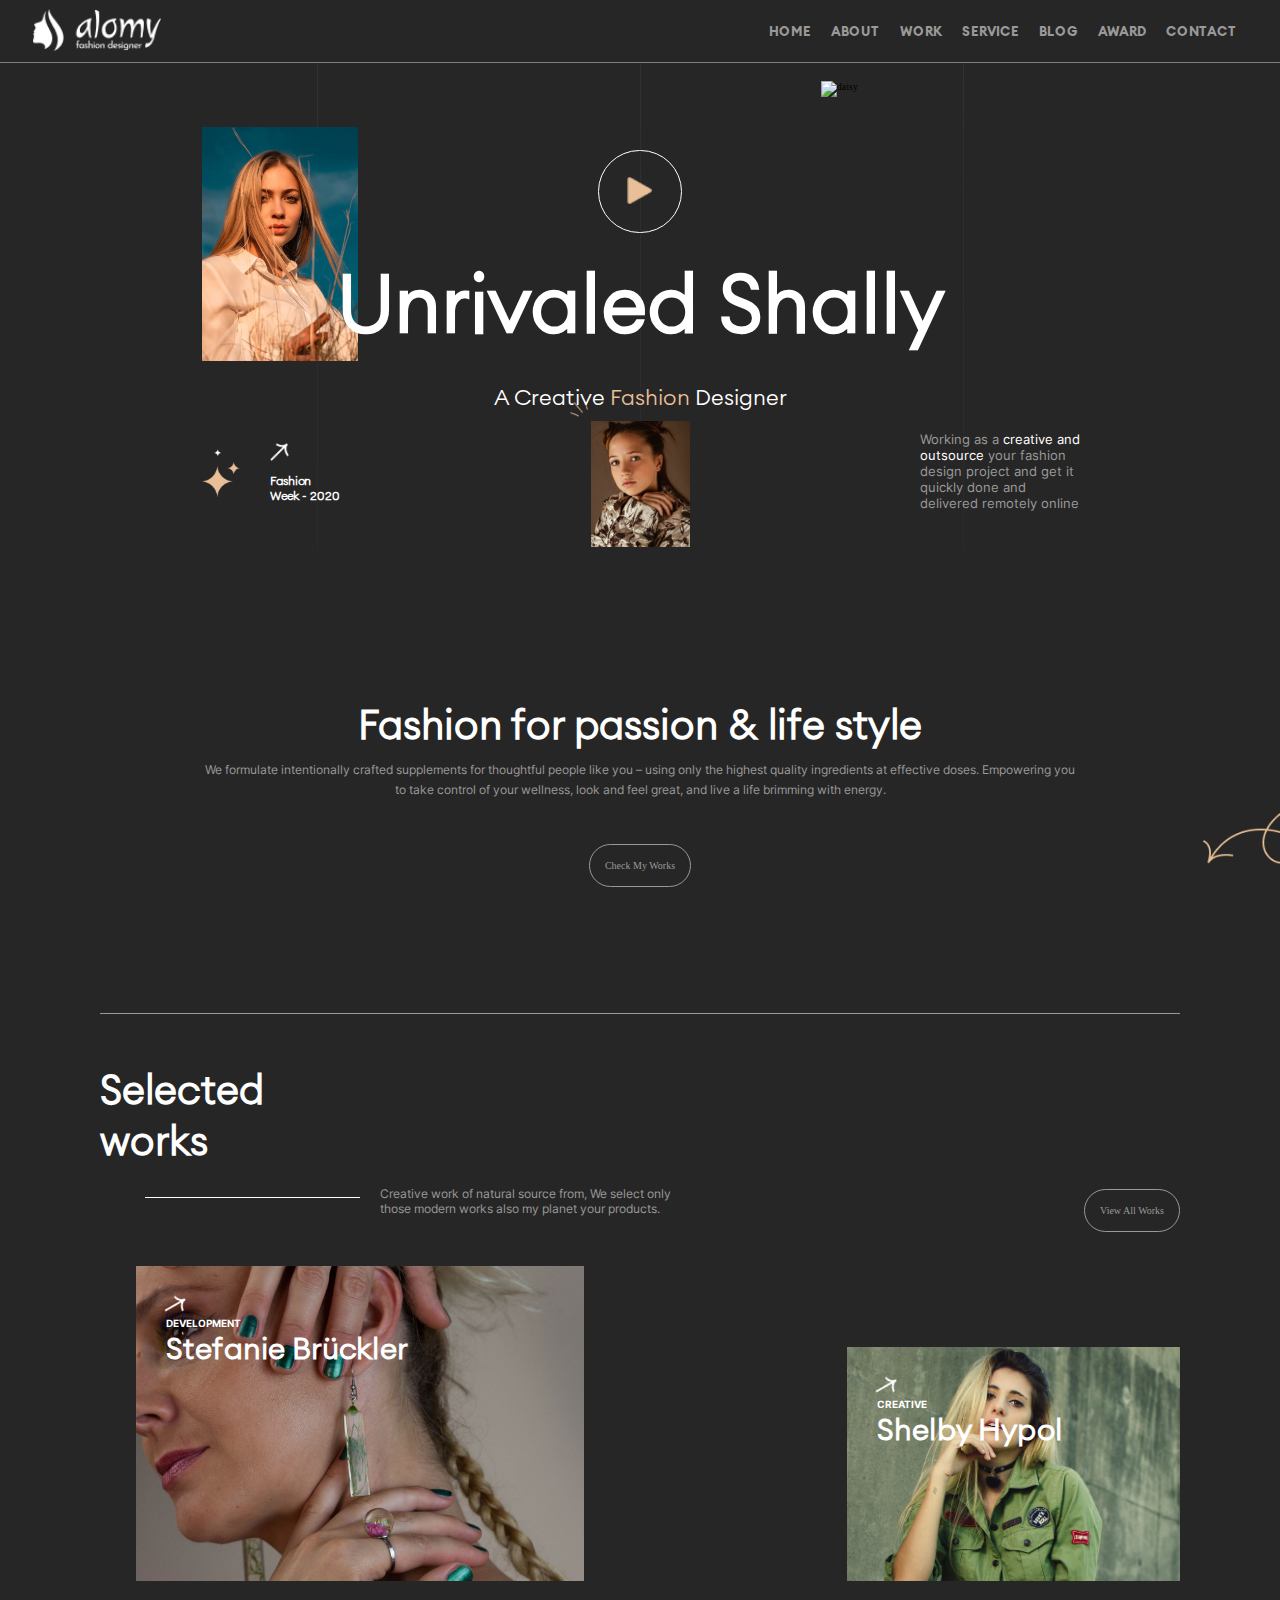
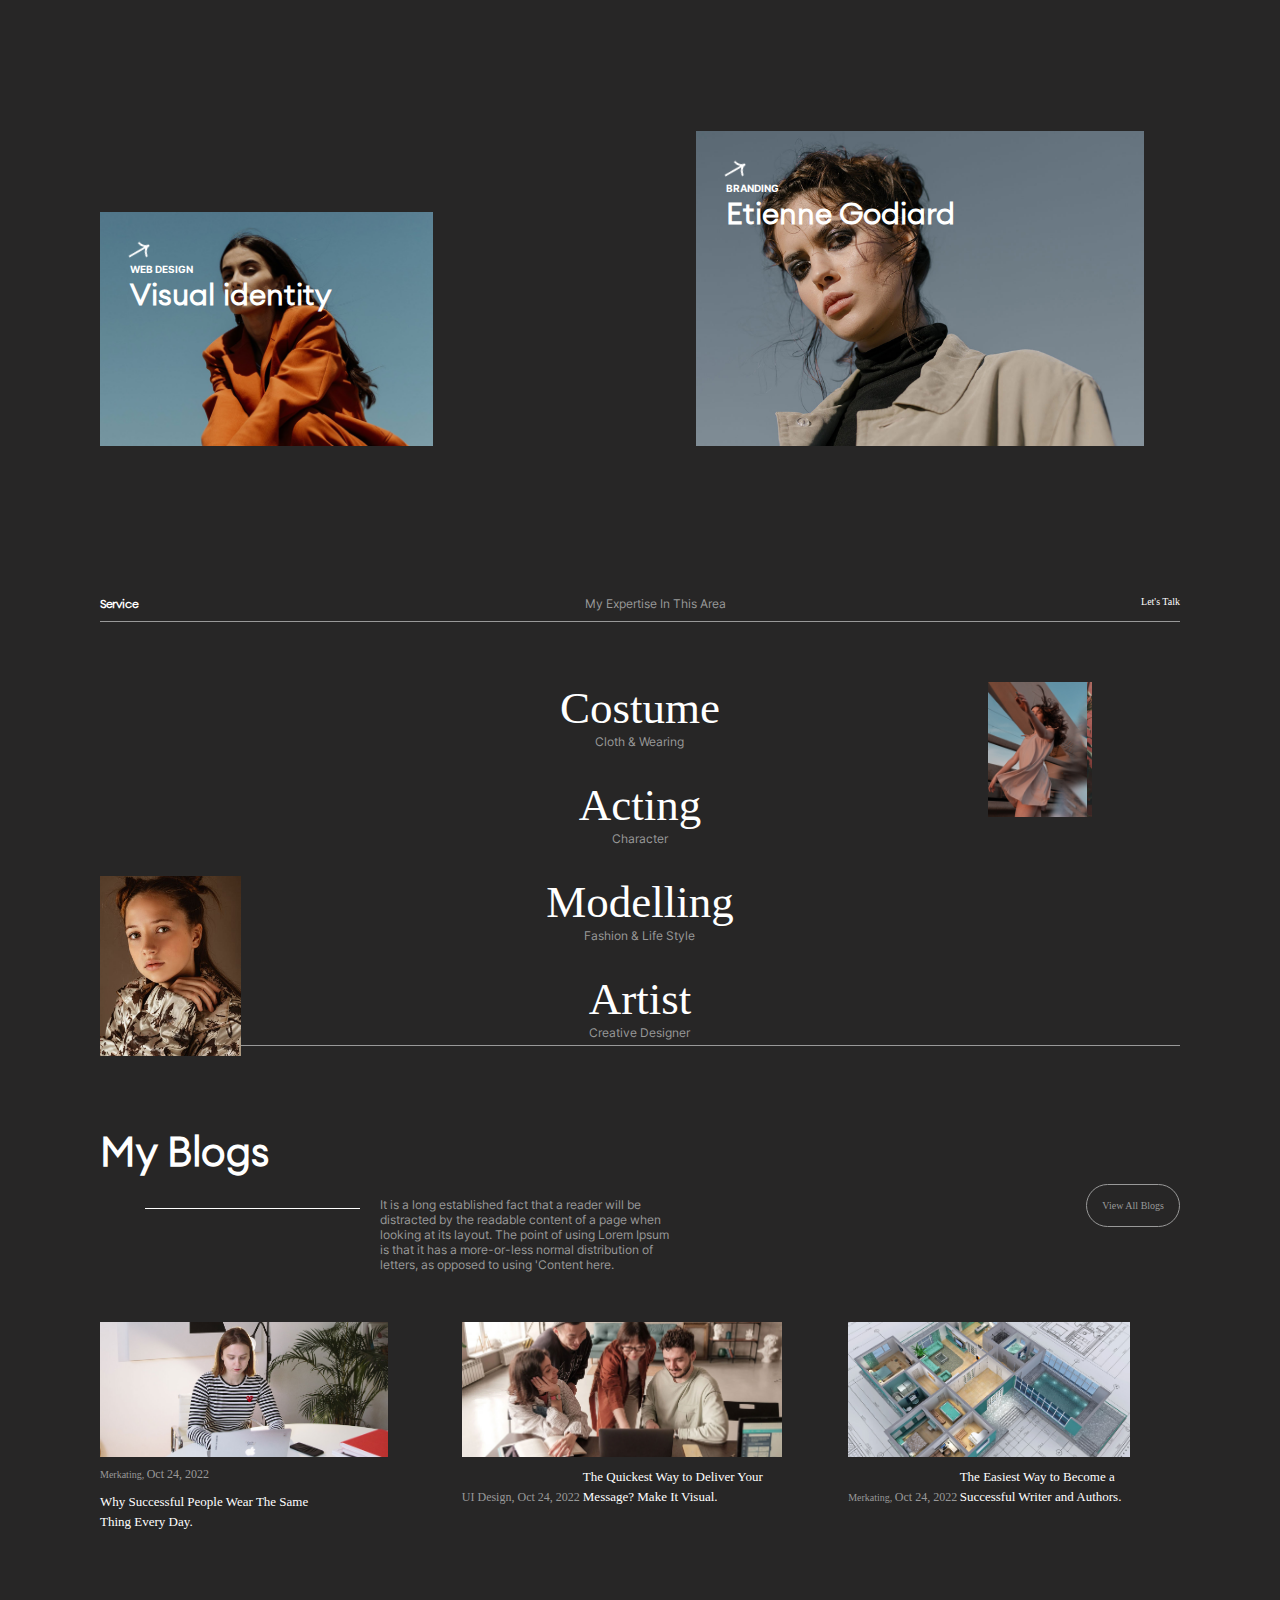
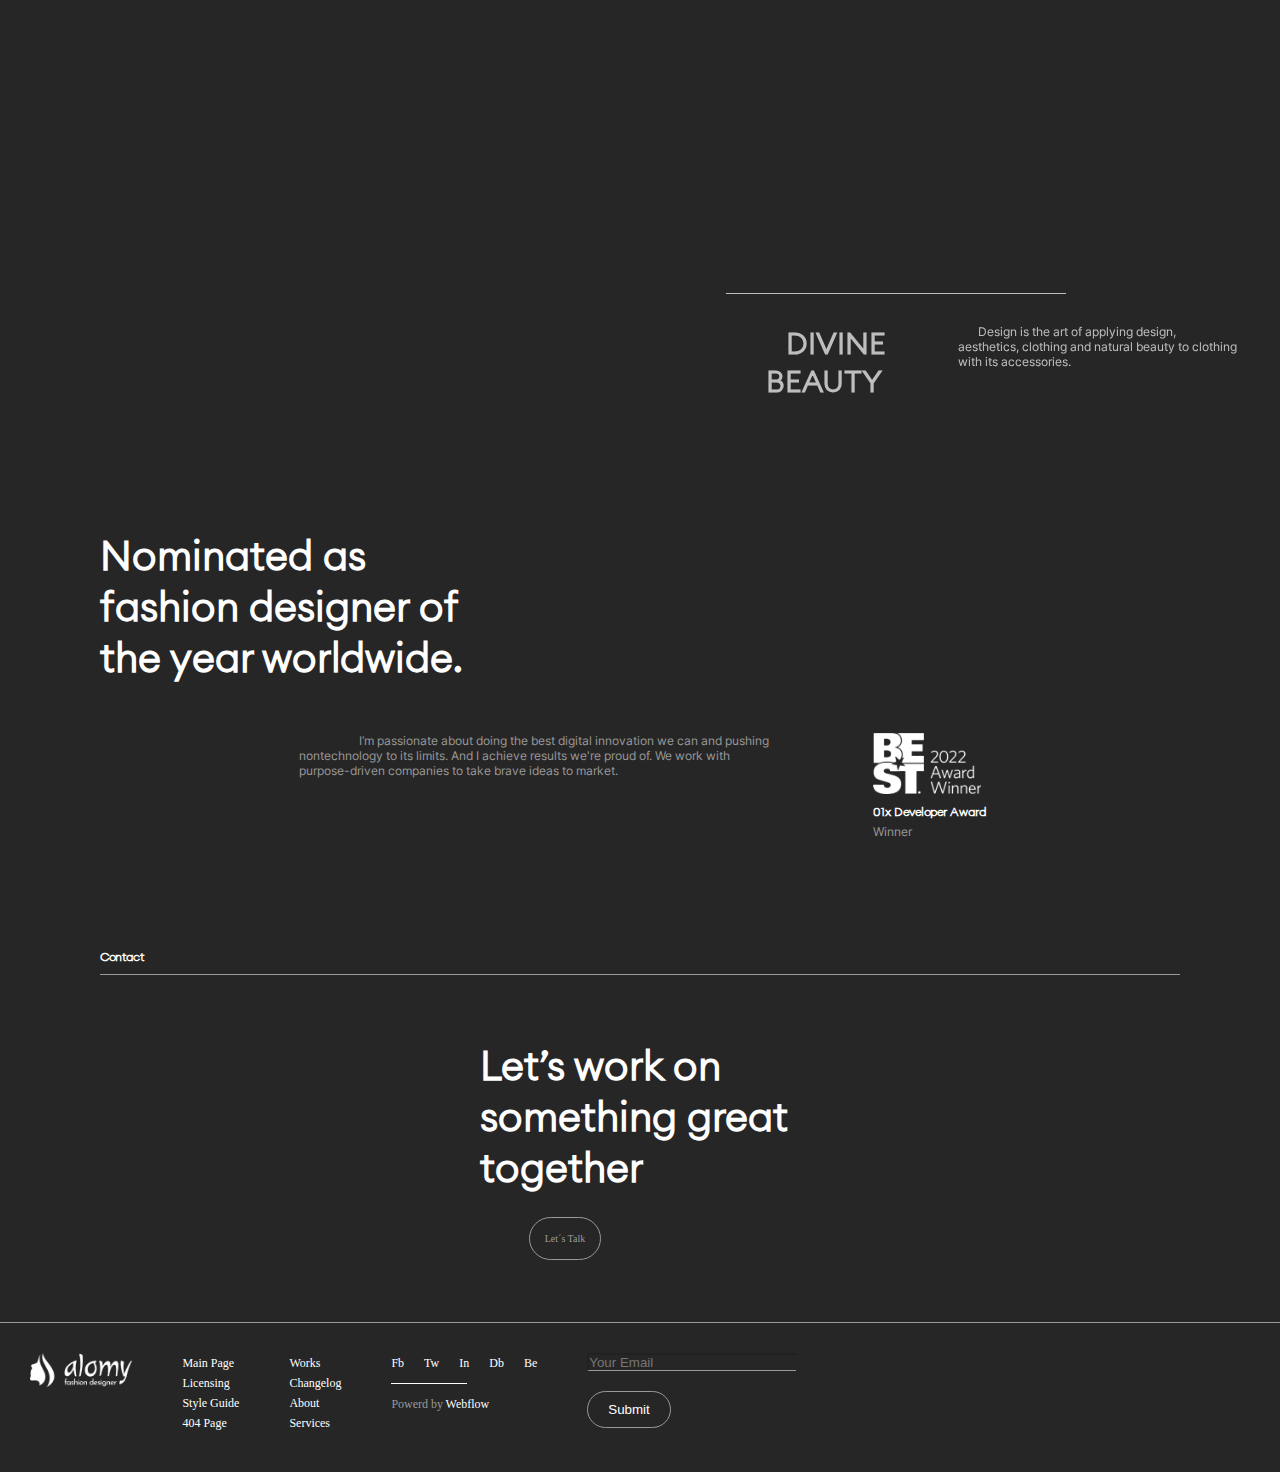
==== index.html @ 33ba8524 "unfinished" ====
<!DOCTYPE html>
<html lang="de">
<head>
    <meta charset="UTF-8">
    <meta http-equiv="X-UA-Compatible" content="IE=edge">
    <meta name="viewport" content="width=device-width, initial-scale=1.0">
    <title>Fashion for Passion</title>
    <link rel="stylesheet" href="./assets/css/style.css">
</head>
<body>   
    <header>
        
            <a href="#"><img src="./assets/img/6.png" alt="Logo"></a>
            <nav>
                <a href="#">HOME</a>
                <a href="#">ABOUT</a>
                <a href="#">WORK</a>
                <a href="#">SERVICE</a>
                <a href="#">BLOG</a>
                <a href="#">AWARD</a>
                <a href="#">CONTACT</a>
            </nav>
        
    </header>
    <main class="page-wrapper">
        <section class="video-section">
            <article class="hero-block">
                <div class="video">
                    <a href="https://www.youtube.com/watch?v=junJU-qj92k"><img src="./assets/img/Polygon 1.png" alt=""></a>
                </div>
                    <h1>Unrivaled Shally</h1>
                    <h5>A Creative <span>Fashion</span> Designer</h5>
            </article>
            <article class="hero-content-block">
                <div class="hero-wrapper">
                    <section class="hero-left">
                        <img class="left-girl" src="./assets/img/22.jpeg" alt="girl1">
                        <div class="text-left">
                            <img class="star" src="./assets/img/10.png" alt="star">
                            <div>
                                <img class="arrow" src="./assets/img/18.png" alt="arrow">
                                <h6>Fashion Week - 2020</h6>
                            </div>
                        </div>
                    </section>
                    <section class="hero-middle">
                        <img src="./assets/img/11.png" alt="img">
                        <img src="./assets/img/17.jpeg" alt="girl2">
                    </section>
                    <section class="hero-right">
                        <img src="./assets/gifs/daisy.gif" alt="daisy">
                        <p>Working as a <span> creative and outsource </span> your fashion design project and get it quickly done and delivered remotely online</p>
                    </section>
                </div>
            </article>
            <img class="side-shape" src="./assets/img/14.png" alt="arrow">              
        </section>
        <section class="about-content">
            <h2>Fashion for passion & life style</h2>
            <p>We formulate intentionally crafted supplements for thoughtful people like you – using only the highest quality ingredients at effective doses. Empowering you to take control of your wellness, look and feel great, and live a life brimming with energy.</p>
            <a class="btn" href="#">Check My Works</a>
        </section>
        <section class="portfolio-content">
            <h2>Selected works</h2>
            <article class="selected">      
                    <div class="line"></div>
                    <article>
                        <p>Creative work of natural source from, We select only those modern works also my planet your products.</p>
                    </article>
                    <div>
                    <a class="btn" href="#">View All Works</a>
                    </div>
            </article>
            <article class="portfolios">
                <section class="portfolio-wrapper">
                    <div class="stefanie">
                        <div class="portfolio-text">
                            <img src="./assets/img/18.png" alt="arrow1">
                            <h3>DEVELOPMENT</h3>
                            <h4>Stefanie Brückler</h4>
                        </div>
                    </div>
                    <div class="shelby">
                        <div class="portfolio-text">
                            <img src="./assets/img/18.png" alt="arrow1">
                            <h3>CREATIVE</h3>
                            <h4>Shelby Hypol</h4>
                        </div>
                    </div>
                </section>
                <section class="portfolio-wrapper">
                    <div class="visual">
                        <div class="portfolio-text">
                            <img src="./assets/img/18.png" alt="arrow1">
                            <h3>WEB DESIGN</h3>
                            <h4>Visual identity</h4>
                        </div>
                    </div>
                    <div class="etienne">
                        <div class="portfolio-text">
                            <img src="./assets/img/18.png" alt="arrow1">
                            <h3>BRANDING</h3>
                            <h4>Etienne Godiard</h4>
                        </div>
                    </div>
                </section>
            </article>
        </section>
        <section class="service-box">
            <div class="service-header">
                <h6>Service</h6>
                <p>My Expertise In This Area</p>
                <a href="#">Let's Talk</a>
            </div>
            <article class="service-area">
                <section class="left-img-box">
                    <img src="./assets/img/21.jpeg" alt="woman21">
                    <img src="./assets/img/15.jpeg" alt="woman15">
                    <img src="./assets/img/20.jpeg" alt="woman20">
                    <img src="./assets/img/17.jpeg" alt="woman17">
                </section>
                <section class="service-nav">
                    <div class="nav">
                        <a href="#">Costume</a>
                        <p>Cloth & Wearing</p>
                    </div>
                    <div class="nav">
                        <a href="#">Acting</a>
                        <p>Character</p>
                    </div>
                    <div class="nav">
                        <a href="#">Modelling</a>
                        <p>Fashion & Life Style</p>
                    </div>
                    <div class="nav">
                        <a href="#">Artist</a>
                        <p>Creative Designer</p>
                    </div>
                </section>
                <section class="right-img-box">
                    <img src="./assets/img/20.jpeg" alt="woman20">
                    <img src="./assets/img/22.jpeg" alt="woman22">
                    <img src="./assets/img/13.jpeg" alt="woman13">
                    <img src="./assets/img/16.jpeg" alt="woman16">
                </section>
            </article>
        </section>
        <section class="blog-section">
            <h2>My Blogs</h2>
            <article class="blog-header">
                <div class="line"></div>
                <article>
                    <p>It is a long established fact that a reader will be distracted by the readable content of a page when looking at its layout. The point of using Lorem Ipsum is that it has a more-or-less normal distribution of letters, as opposed to using 'Content here.</p>
                </article>
                <div>
                    <a class="btn" href="#">View All Blogs</a>
                </div>
            </article>
            <article class="blog-content">
                <div>
                    <div class="blog-img1"></div>
                    <a href="#">Merkating,</a>
                    <div>Oct 24, 2022</div>
                    <a href="#">Why Successful People Wear The Same Thing Every Day.</a>
                </div>
                <div>
                    <div class="blog-img2"></div>
                    <a href="#">UI Design,</a>
                    <div>Oct 24, 2022</div>
                    <a href="#">The Quickest Way to Deliver Your Message? Make It Visual.</a>
                </div>
                <div>
                    <div class="blog-img3"></div>
                    <a href="#">Merkating,</a>
                    <div>Oct 24, 2022</div>
                    <a href="#">The Easiest Way to Become a Successful Writer and Authors.</a>
                </div>
            </article>
        </section>
        <section class="beauty-gif">
            <article>
                <div></div>
                <section>
                    <h4>DIVINE BEAUTY</h4>
                    <p>Design is the art of applying design, aesthetics, clothing and natural beauty to clothing with its accessories.</p>
                </section>
            </article>
        </section>
        <section class="nominated">
            <h2>Nominated as fashion designer of the year worldwide.</h2>
            <article>
                <div class="indent">
                    <p>I’m passionate about doing the best digital innovation we can and pushing nontechnology to its limits. And I achieve results we're proud of. We work with purpose-driven companies to take brave ideas to market.</p>
                </div>
                <div class="award-logo">
                    <img src="./assets/img/12.png" alt="logo">
                    <h6>01x Developer Award</h6>
                    <p>Winner</p>
                </div>
            </article>
            <article>
                <h6>Contact</h6>
            </article>
        </section>
        <section class="together">
            <article>
                <h2>Let’s work on something great together</h2>
            </article>
            <article>
                <a class="btn" href="#">Let´s Talk</a>
            </article>
        </section>
    </main>
    <footer>
        <a href="#"><img src="./assets/img/6.png" alt="logo"></a>
        <div class="link-box">
            <a href="#">Main Page</a>
            <a href="#">Licensing</a>
            <a href="#">Style Guide</a>
            <a href="#">404 Page</a>
        </div>
        <div class="link-box">
            <a href="#">Works</a>
            <a href="#">Changelog</a>
            <a href="#">About</a>
            <a href="#">Services</a>
        </div>
        <div class="link-box">
            <div class="social-media" >
            <a href="#">Fb</a>
            <a href="#">Tw</a>
            <a href="#">In</a>
            <a href="#">Db</a>
            <a href="#">Be</a>
            </div>
            <div class="devided-line"></div>
           <div class="webflow">
            <div>Powerd by</div>
            <a href="#">Webflow</a>
           </div>
        </div>
        <form>
            <input required placeholder="Your Email" type="email">
            <input type="submit" value="Submit">
        </form>
    </footer>
</body>
</html>
---- assets/css/style.css ----
/* ---------------Fonts ---------------*/
@font-face {
    font-family: inter;
    src: url(../fonts/Inter-VariableFont_slnt\,wght.ttf);
}
@font-face {
    font-family: euclid-bold;
    src: url(../fonts/Euclid\ Circular\ A\ Bold.ttf);
}

@font-face {
    font-family: euclid-light;
    src: url(../fonts/Euclid\ Circular\ A\ Light.ttf);
}

@font-face {
    font-family: euclid-medium;
    src: url(../fonts/Euclid\ Circular\ A\ Medium.ttf);
}

/* ---------------General Settings ---------------*/

*{
    box-sizing: border-box;
    margin: 0%;
    padding: 0%;
}

html{
    font-size: 62.5%;
    background-color: var(--background-color);
}

:root{
    --main-color: #999999;
    --second-color: #ffffff;
    --background-color: #272626;
    --hover-color: #e8bf96;
    --space-out: 0 10rem;
}

/* ---------------General Style ---------------*/

img{
    max-width: 100%;
}

main{
    margin: var(--space-out);
}

h1,h2,h3,h4,h5,h6{
    color: var(--second-color);
    font-family: "euclid-light",Arial, Helvetica, sans-serif;
}
h1{
    font-size: 8rem;
    line-height: 8rem;
}

h2{
    font-size: 4rem;
}

h3{
    font-size: 1rem;
    font-family: "inter",Arial, Helvetica, sans-serif;
}

h4{
    font-size: 3rem;
}

h5{
    font-size: 2.2rem;
    font-weight: 300;
    padding: 0 18rem;
}

h6{
    font-size: 1.2rem;
    width: 7rem;
}

p{
    font-family: "inter",Arial, Helvetica, sans-serif;
    color: var(--main-color);
    font-size: 1.2rem;
}

a{
    text-decoration: none;
    color: var(--main-color);
}

.btn{
    border: 1px solid var(--main-color);
    border-radius: 3rem;
    padding: 1.5rem 1.5rem;
}

/* ---------------Header Section---------------*/

header{
    height: 7vh;
    display: flex;
    justify-content: space-between;
    align-items: center;
    padding: 0 2.6vw 0 2.6vw;
    border-bottom: 0.1em solid gray;
    position: fixed;
    position: fixed;
    left: 0%;
    top: 0%;
    right: 0%;
    z-index: 100;
    background-color: var(--background-color);
}

header img{
    width: 10vw;
}

nav{
    display: flex;
    gap: 2rem;
    font-family: "euclid-bold",Arial, Helvetica, sans-serif;
    font-size: 1.3rem;
    padding: 0 1rem 0 0;
}

/* ---------------Video Section--------------- */

.video-section{
    background: url(../img/19.png) no-repeat;
    background-position: 50% 0;
    margin-bottom: 15rem;
}

.hero-block{
    text-align: center;
    position: relative;
    z-index: 99;
    top: 15rem;
}

.hero-block h1{
    margin: -2rem 8rem;
}

.hero-block h5{
    margin: 0rem 6rem;
    position: relative;
    top: 6rem;
}

span{
    color: var(--hover-color);
}

.video{
    margin-bottom: 5rem;
    border: 1px solid var(--second-color);
    display: inline-block;
    padding: 2.5rem 2.8rem;
    border-radius: 15rem;
}

.video img{
    width: 2vw;
}

/* ---------------Hero Content Section--------------- */

.hero-wrapper{
    display: grid;
    grid-template-columns: 1fr 1fr 1fr;
    
    margin: -12rem 0 0 0;
    height: 52vh;
}

/* Left Side */

.hero-left{
    place-self: center;
    justify-self: center;
}

.left-girl{
    height: 26vh;
    margin-bottom: 8rem;
}

.text-left{
    display: flex;
    align-items: center;
    gap: 3rem;
}

.star{
    width: 3vw;
}

.arrow{
    width: 1.5vw;
    margin-bottom: 1rem;
}

/* Middle  */

.hero-middle{
    justify-self: center;
    align-self: flex-end;
}


.hero-middle img:nth-of-type(1){
    width: 2vh;
    display: block;
    margin: 0 0 4px -21px;
}
.hero-middle img:nth-of-type(2){
    width: 11vh;
}

/* Right Side */

.hero-right img{
    object-fit: cover;
    width: 28vw;
    height: 26vh;
}

.hero-right{
    display: grid;
    justify-content: center;
}

.hero-right p{
    justify-self: center;
    align-self: center;
    width: 16rem;
    font-size: 1.3rem;
}

.hero-right span{
    color: var(--second-color);
}

.side-shape{
    width: 6vw;
    position: absolute;
    right: 0%;
    top: 80rem;
}

/* ---------------About-Section--------------- */

.about-content{
    height: 35vh;
    text-align: center;
    border-bottom: 1px solid var(--main-color);
    margin-bottom: 5rem;
}
.about-content h2{
    margin: 1rem 13rem;
    text-align: center;
}

.about-content p{
    margin: 0 10rem;
    margin-bottom: 6rem;
    line-height: 2rem;
    text-align: center;
}

/* ---------------Portfolio section---------------*/

.portfolio-content h2{
    width: 5rem;
    padding-bottom: 2rem;
}

.selected{
    margin-bottom: 5rem;
    display: grid;
    gap: 2rem;
    grid-template-columns: 1fr 2fr 1fr;
    align-items: baseline;
}

.selected div:nth-of-type(2){
    align-self: end;
    justify-self: end;
}

.selected article{
    width: 30rem;
}

.line{
    background-color: var(--second-color);
    height: 1px;
    margin-left: 4.5rem;
}

.portfolio-wrapper{
    display: grid;
    grid-template-columns: 1fr 1fr;
    gap: 4rem;
    margin-bottom: 15rem;
}

.stefanie{
    background: url(../img/1.jpeg) no-repeat center;
    background-size: cover;
    width: 35vw;
    height: 35vh;
    place-self: center;
}

.portfolio-text{
    padding: 3rem;
    overflow: hidden;
}

.portfolio-text img{
    width: 1.5vw;
    transform: rotate(15deg);
}

.shelby{
    background: url(../img/2.jpeg) no-repeat center;
    background-size: cover;
    width: 26vw;
    height: 26vh;
    align-self: flex-end;
    justify-self: end;
}

.visual{
    background: url(../img/4.jpeg) no-repeat center;
    background-size: cover;
    width: 26vw;
    height: 26vh;
    align-self: flex-end;
    justify-self: flex-start;
}

.portfolio-text{
    padding: 3rem;
    overflow: hidden;
}

.portfolio-text img{
    width: 1.5vw;
    transform: rotate(15deg);
}

.etienne{
    background: url(../img/5.jpeg) no-repeat center;
    background-size: cover;
    width: 35vw;
    height: 35vh;
    place-self: center;
}

/* ---------------Service Box ---------------*/

.service-box{
    height: 50vh;
    margin-bottom: 8rem;
    border-bottom: 1px solid var(--main-color);
}

.service-header{
    display: flex;
    justify-content: space-between;
    border-bottom: 1px solid var(--main-color);
    padding-bottom: 1rem;
    margin-bottom: 6rem;
}

.service-header a{
    color: var(--second-color);
}

.service-area{
    display: grid;
    grid-template-columns: 1fr 1fr 1fr;
    height: 30vh;
    gap: 4rem;
}

/* Left-Section */

.left-img-box{
    align-self: center;
    position: relative;
    
}

.left-img-box img{
    position: absolute;
    height: 20vh;
}

/*Nav-Section */

.service-nav{
    justify-self: center;
    align-self: center;
    text-align: center;
}

.nav a{
    font-size: 4.5rem;
    color: var(--second-color);
}

.nav p{
    margin-bottom: 3rem;
}

/*Right Section */

.right-img-box{
    justify-self: end;
    position: relative;
    width: 15vw;
}

.right-img-box img{
    position: absolute; 
    height: 15vh;
} 

/* ---------------Blog Section ---------------*/

.blog-section{
    margin-bottom: 10rem;
}

.blog-section h2{
    padding-bottom: 2rem;
}

.blog-header{
    margin-bottom: 5rem;
    display: grid;
    gap: 2rem;
    grid-template-columns: 1fr 2fr 1fr;
    align-items: baseline;
}

.blog-header article{
    width: 30rem;
}

.blog-header div:nth-of-type(2){
    align-self: baseline;
    justify-self: end;
}

/* Blog Content */

.blog-content{
    display: grid;
    grid-template-columns: 1fr 33% 1fr;
    gap: 3rem;
}

.blog-img1{
    background: url(../img/7.jpeg) no-repeat center;
    max-width: 90% ;
}

.blog-img2{
    background: url(../img/8.jpeg) no-repeat center;
    max-width: 90% ;
    
}

.blog-img3{
    background: url(../img/9.jpeg) no-repeat center;
    max-width: 85% ;
}

.blog-content div:nth-child(1){
    background-size: cover;
    height: 15vh;
    width: 25vw;
    margin-bottom: 1rem;
}

.blog-content a:nth-of-type(1){
    display: inline-block;
    margin-bottom: 1rem;
}

.blog-content div:nth-of-type(2){
    display: inline-block;
    margin-bottom: 1rem;
    color: var(--main-color);
    font-size: 1.2rem;
}

.blog-content a:nth-of-type(2){
    display: inline-block;
    color: var(--second-color);
    font-size: 1.3rem;
    width: 21rem;
    line-height: 2rem;
}

/* ------------Beauty Section----------- */

.beauty-gif{
    background: url(../gifs/sparkler.gif) no-repeat center;
    background-size: cover;
    filter: opacity(70%);
    height: 45vh;
    margin: 0 -10rem;
    display: flex;
    justify-content: end;
    align-items: end;
    margin-bottom: 10rem;
}

.beauty-gif section{
    display: flex;
    padding: 3rem 4rem;
}

.beauty-gif div{
    height: 1px;
    width: 34rem;
    background-color: var(--second-color);
    z-index: 100;
}

.beauty-gif article p{
    width: 22vw;
    color: var(--second-color);
    text-indent: 2rem;
    
}

.beauty-gif article h4{
    width: 15vw;
    text-indent: 2rem;
}

/* --------Nominated Section--------- */

.nominated{
    height: 48vh;
}

.nominated article:nth-of-type(1){
    display: flex;
    justify-content: center;
    gap: 10rem;
    margin-bottom: 10rem;
}

.indent{
    width: 37vw;
    text-indent: 6rem;
}

.nominated h2{
    width: 45vh;
    margin-bottom: 5rem;
}

.award-logo{
    display: flex;
    flex-direction: column;
    width: 10%;
}

.award-logo h6{
    width: 12rem;
    margin-bottom: 0.5rem;
}

.award-logo img{
    margin-bottom: 1rem;
}

.nominated article:nth-of-type(2){
    margin-bottom: 3rem;
    border-bottom: 1px solid var(--main-color);
    text-align: left;
    padding: 1rem 0;
}

/*------------- Together Section---------- */

.together{
    display: flex;
    flex-direction: column;
    justify-content: center;
    align-items: center;
    height: 40vh;
}

.together article:nth-of-type(1){
    width: 32rem;
    margin-bottom: 4rem;
}

.together article:nth-of-type(2){
    margin-left: -15rem;
}

/*---------- Footer Section-------- */

footer{
    /* display: grid;
    grid-template-columns: 1fr 1fr 1fr 1fr 1fr;
    align-content: center;
    place-items: baselines; */
    display: flex;
    gap: 5rem;
    height: 15rem;
    border-top: 1px solid var(--main-color);
    padding: 3rem;
}

footer img{
    width: 8vw;
}

footer a{
    color: var(--second-color);
    font-size: 1.2rem;
}

.link-box{
    display: flex;
    flex-direction: column;
    line-height: 2rem;
}

.social-media{
    display: flex;
    gap: 2rem;
    margin-bottom: 1rem;
}

.devided-line{
    height: 1px;
    background-color: var(--second-color);
    margin: 0 7rem 1rem 0;
}

.webflow div{
    display: inline;
    color: var(--main-color);
    font-size: 1.2rem;
}

form{
    display: flex;
    flex-direction: column;
    align-items: flex-start;
}

form input:nth-of-type(1){
    background-color: var(--background-color);
    color: var(--main-color);
    margin-bottom: 2rem;
    padding: 0 3rem 0 0;
    border-right: none;
    border-bottom: 1px solid var(--main-color);
}

form input:nth-of-type(2){
    background-color: var(--background-color);
    color: var(--second-color);
    padding: 1rem 2rem;
    border: 1px solid var(--main-color);
    border-radius: 3rem;
}
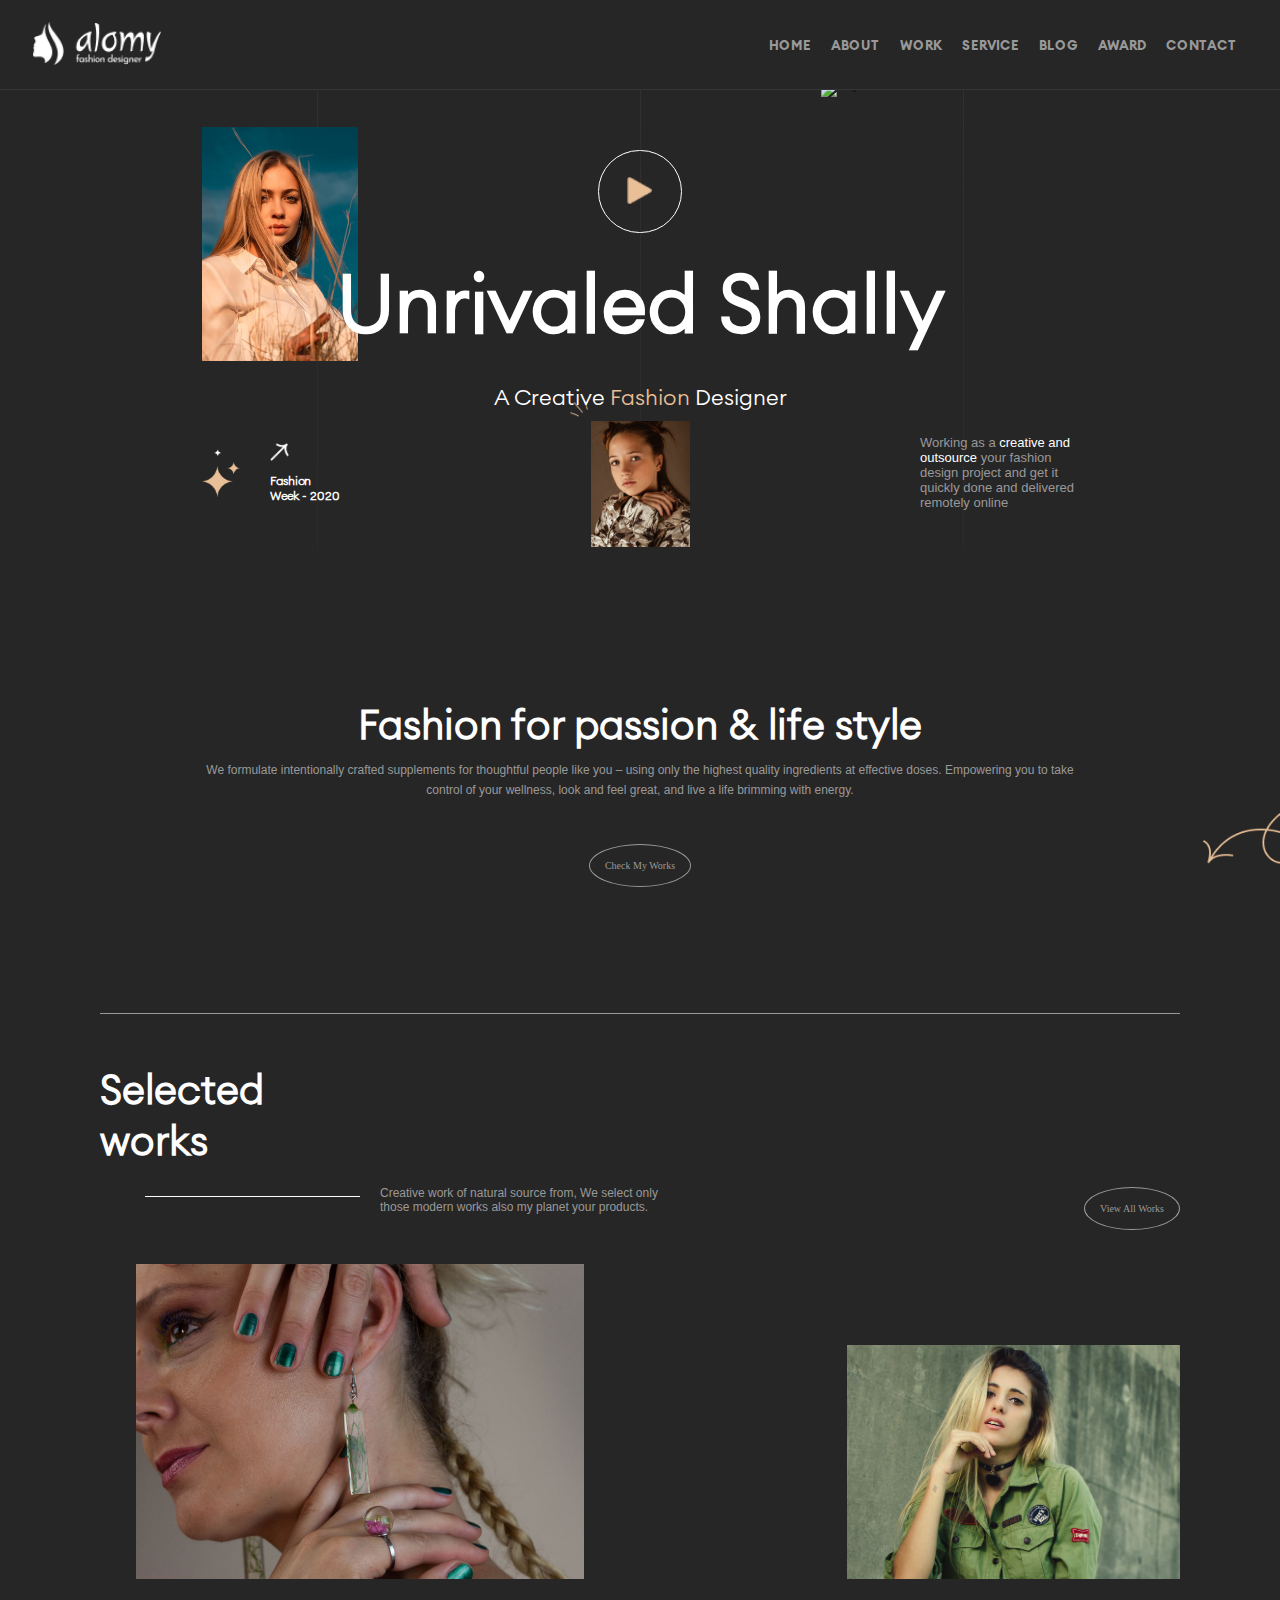
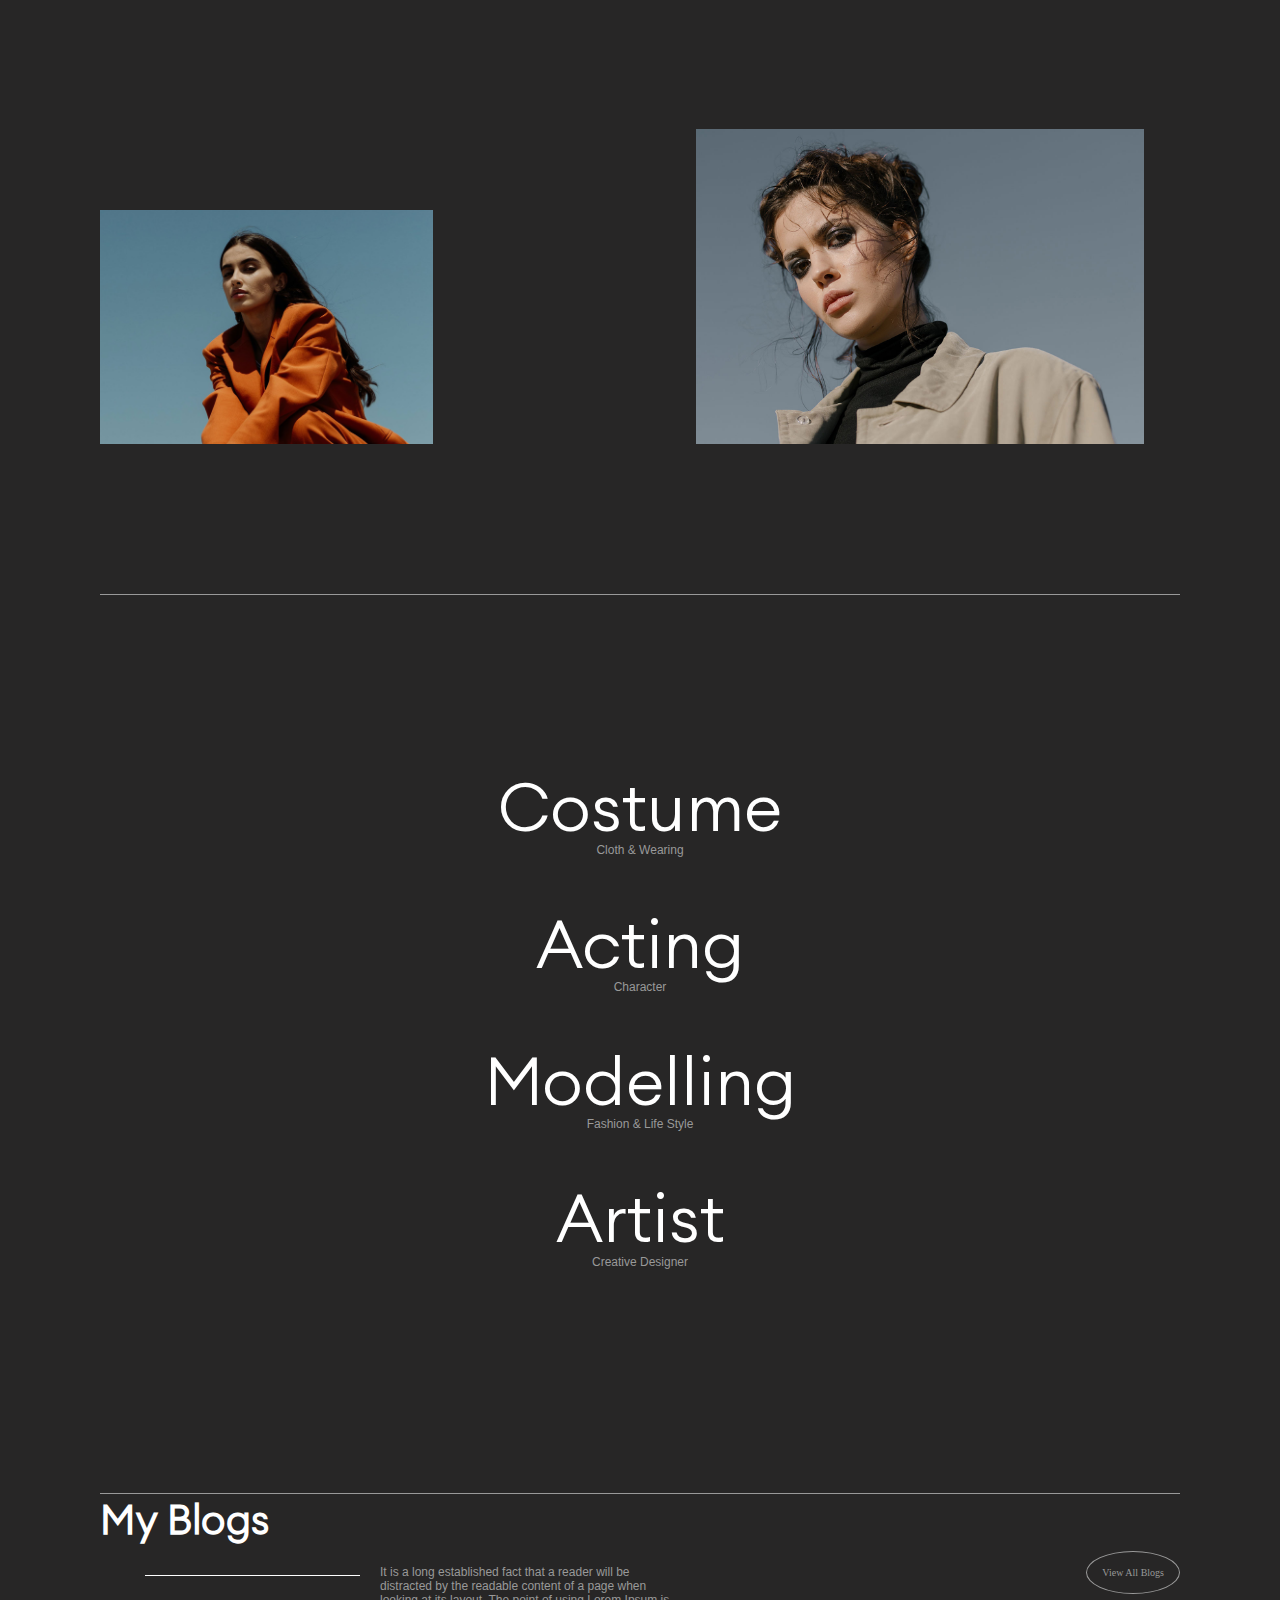
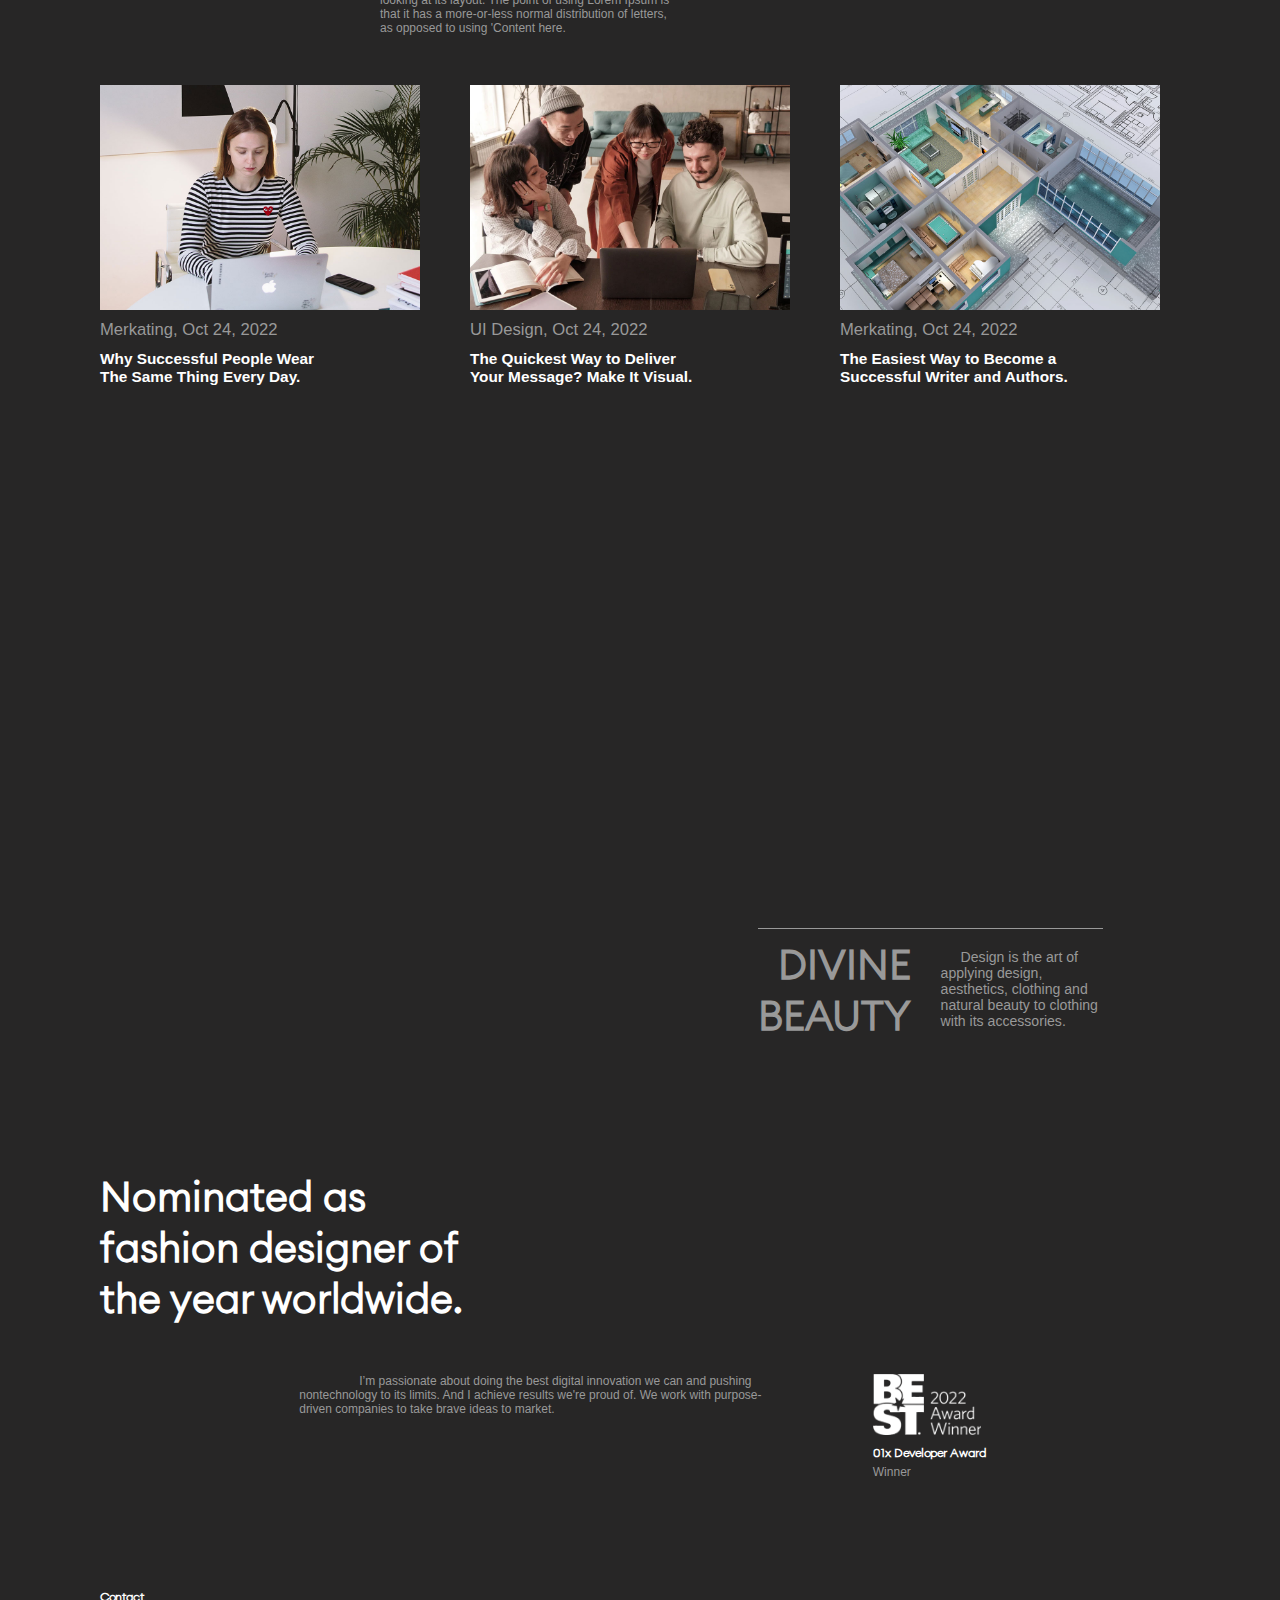
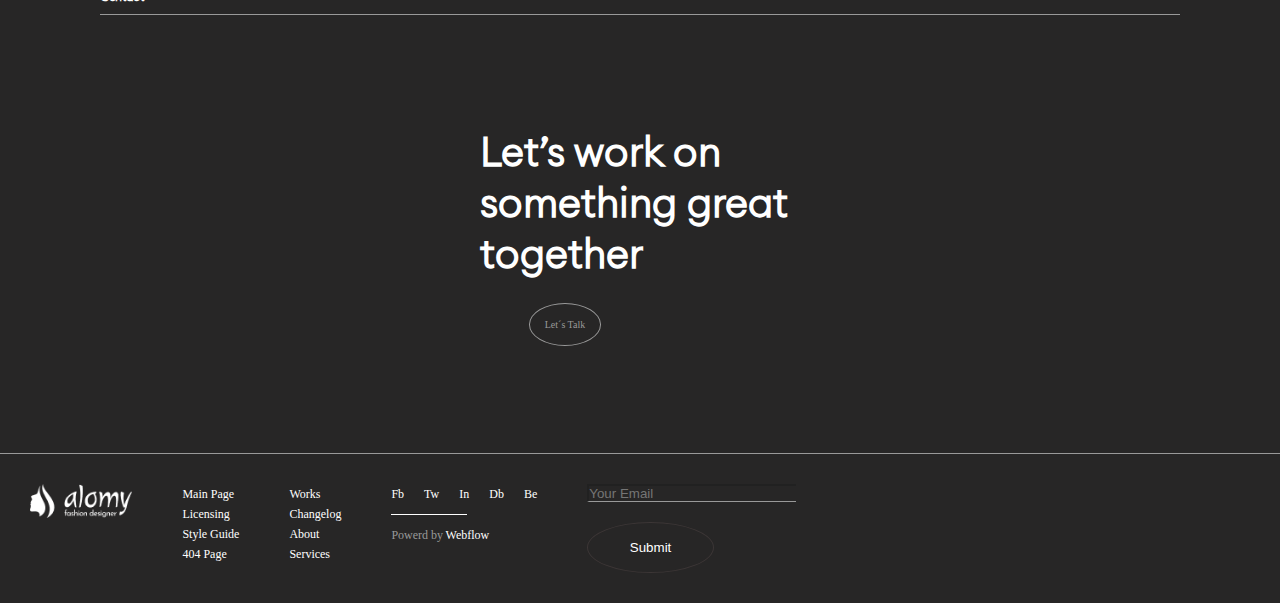
==== commit 9a95f58d: "update" ====
--- a/index.html
+++ b/index.html
@@ -9,21 +9,19 @@
 </head>
 <body>   
     <header>
-        
             <a href="#"><img src="./assets/img/6.png" alt="Logo"></a>
             <nav>
-                <a href="#">HOME</a>
-                <a href="#">ABOUT</a>
-                <a href="#">WORK</a>
-                <a href="#">SERVICE</a>
-                <a href="#">BLOG</a>
-                <a href="#">AWARD</a>
-                <a href="#">CONTACT</a>
+                <a href="#home">HOME</a>
+                <a href="#about">ABOUT</a>
+                <a href="#work">WORK</a>
+                <a href="#service">SERVICE</a>
+                <a href="#blog">BLOG</a>
+                <a href="#award">AWARD</a>
+                <a href="#contact">CONTACT</a>
             </nav>
-        
     </header>
     <main class="page-wrapper">
-        <section class="video-section">
+        <section class="video-section" id="home">
             <article class="hero-block">
                 <div class="video">
                     <a href="https://www.youtube.com/watch?v=junJU-qj92k"><img src="./assets/img/Polygon 1.png" alt=""></a>
@@ -55,12 +53,12 @@
             </article>
             <img class="side-shape" src="./assets/img/14.png" alt="arrow">              
         </section>
-        <section class="about-content">
+        <section class="about-content" id="about">
             <h2>Fashion for passion & life style</h2>
             <p>We formulate intentionally crafted supplements for thoughtful people like you – using only the highest quality ingredients at effective doses. Empowering you to take control of your wellness, look and feel great, and live a life brimming with energy.</p>
             <a class="btn" href="#">Check My Works</a>
         </section>
-        <section class="portfolio-content">
+        <section class="portfolio-content" id="work">
             <h2>Selected works</h2>
             <article class="selected">      
                     <div class="line"></div>
@@ -106,46 +104,47 @@
                 </section>
             </article>
         </section>
-        <section class="service-box">
-            <div class="service-header">
-                <h6>Service</h6>
-                <p>My Expertise In This Area</p>
-                <a href="#">Let's Talk</a>
-            </div>
-            <article class="service-area">
-                <section class="left-img-box">
-                    <img src="./assets/img/21.jpeg" alt="woman21">
-                    <img src="./assets/img/15.jpeg" alt="woman15">
-                    <img src="./assets/img/20.jpeg" alt="woman20">
-                    <img src="./assets/img/17.jpeg" alt="woman17">
-                </section>
-                <section class="service-nav">
-                    <div class="nav">
-                        <a href="#">Costume</a>
-                        <p>Cloth & Wearing</p>
-                    </div>
-                    <div class="nav">
-                        <a href="#">Acting</a>
-                        <p>Character</p>
-                    </div>
-                    <div class="nav">
-                        <a href="#">Modelling</a>
-                        <p>Fashion & Life Style</p>
-                    </div>
-                    <div class="nav">
-                        <a href="#">Artist</a>
-                        <p>Creative Designer</p>
-                    </div>
-                </section>
-                <section class="right-img-box">
-                    <img src="./assets/img/20.jpeg" alt="woman20">
-                    <img src="./assets/img/22.jpeg" alt="woman22">
-                    <img src="./assets/img/13.jpeg" alt="woman13">
-                    <img src="./assets/img/16.jpeg" alt="woman16">
-                </section>
-            </article>
-        </section>
-        <section class="blog-section">
+        <section id="service" class="service-box">
+            <article class="left-img-box">
+            </article>
+            <article class="service-nav">
+               <div class="costume">
+                   <div class="img1">
+                   </div>
+                   <h2>Costume</h2>
+                   <p>Cloth & Wearing</p>
+                   <div class="img5">
+                   </div>
+               </div>
+               <div class="acting">
+                   <div class="img2">
+                   </div>
+                   <h2>Acting</h2>
+                   <p>Character</p>
+                   <div class="img6">
+                   </div>
+               </div>
+               <div class="modelling">
+                   <div class="img3">
+                   </div>
+                   <h2>Modelling</h2>
+                   <p>Fashion & Life Style</p>
+                   <div class="img7">
+                   </div>
+               </div>
+               <div class="artist">
+                   <div class="img4">
+                   </div>
+                   <h2>Artist</h2>
+                   <p>Creative Designer</p>
+                   <div class="img8">
+                   </div>
+               </div>
+            </article>
+            <article class="right-img-box">
+            </article>
+       </section>
+        <section class="blog-section" id="blog">
             <h2>My Blogs</h2>
             <article class="blog-header">
                 <div class="line"></div>
@@ -158,35 +157,45 @@
             </article>
             <article class="blog-content">
                 <div>
-                    <div class="blog-img1"></div>
-                    <a href="#">Merkating,</a>
-                    <div>Oct 24, 2022</div>
-                    <a href="#">Why Successful People Wear The Same Thing Every Day.</a>
-                </div>
-                <div>
-                    <div class="blog-img2"></div>
-                    <a href="#">UI Design,</a>
-                    <div>Oct 24, 2022</div>
-                    <a href="#">The Quickest Way to Deliver Your Message? Make It Visual.</a>
-                </div>
-                <div>
-                    <div class="blog-img3"></div>
-                    <a href="#">Merkating,</a>
-                    <div>Oct 24, 2022</div>
-                    <a href="#">The Easiest Way to Become a Successful Writer and Authors.</a>
-                </div>
-            </article>
-        </section>
-        <section class="beauty-gif">
-            <article>
+                    <div class="img-box">
+                        <img src="./assets/img/7.jpeg" alt="office">
+                    </div>
+                    <p><span>Merkating,</span> Oct 24, 2022</p>
+                    <h3 href="#">Why Successful People Wear The Same Thing Every Day.</h3>
+                </div>
+                <div>
+                    <div class="img-box">
+                        <img src="./assets/img/8.jpeg" alt="team">
+                    </div>
+                    <p><span>UI Design,</span> Oct 24, 2022</p>
+                    <h3 href="#">The Quickest Way to Deliver Your Message? Make It Visual.</h3>
+                </div>
+                <div>
+                    <div class="img-box">
+                        <img src="./assets/img/9.jpeg" alt="plan">
+                    </div>
+                    <p><span>Merkating,</span> Oct 24, 2022</p>
+                    <h3 href="#">The Easiest Way to Become a Successful Writer and Authors.</h3>
+                </div>
+            </article>
+        </section>
+        <!-- <section class="beauty-gif">
+            <article class="gif-box">
                 <div></div>
                 <section>
                     <h4>DIVINE BEAUTY</h4>
                     <p>Design is the art of applying design, aesthetics, clothing and natural beauty to clothing with its accessories.</p>
                 </section>
             </article>
-        </section>
-        <section class="nominated">
+        </section> -->
+        <section class="sparkle-section">
+            <article class="sparkle-content">
+                <h2>DIVINE BEAUTY</h2>
+                <p>Design is the art of applying design, aesthetics, clothing and natural beauty to clothing with its accessories.
+                </p>
+            </article>
+        </section>
+        <section class="nominated" id="award">
             <h2>Nominated as fashion designer of the year worldwide.</h2>
             <article>
                 <div class="indent">
@@ -202,7 +211,7 @@
                 <h6>Contact</h6>
             </article>
         </section>
-        <section class="together">
+        <section class="together" id="contact">
             <article>
                 <h2>Let’s work on something great together</h2>
             </article>
--- a/assets/css/style.css
+++ b/assets/css/style.css
@@ -1,688 +1,832 @@
-
 /* ---------------Fonts ---------------*/
 @font-face {
-    font-family: inter;
-    src: url(../fonts/Inter-VariableFont_slnt\,wght.ttf);
+  font-family: inter;
+  src: url("../fonts/Inter-VariableFont_slnt\wght.ttf");
 }
 @font-face {
-    font-family: euclid-bold;
-    src: url(../fonts/Euclid\ Circular\ A\ Bold.ttf);
+  font-family: euclid-bold;
+  src: url("../fonts/Euclid\ Circular\ A\ Bold.ttf");
 }
 
 @font-face {
-    font-family: euclid-light;
-    src: url(../fonts/Euclid\ Circular\ A\ Light.ttf);
+  font-family: euclid-light;
+  src: url("../fonts/Euclid\ Circular\ A\ Light.ttf");
 }
 
 @font-face {
-    font-family: euclid-medium;
-    src: url(../fonts/Euclid\ Circular\ A\ Medium.ttf);
+  font-family: euclid-medium;
+  src: url("../fonts/Euclid\ Circular\ A\ Medium.ttf");
 }
 
 /* ---------------General Settings ---------------*/
 
-*{
-    box-sizing: border-box;
-    margin: 0%;
-    padding: 0%;
-}
-
-html{
-    font-size: 62.5%;
-    background-color: var(--background-color);
-}
-
-:root{
-    --main-color: #999999;
-    --second-color: #ffffff;
-    --background-color: #272626;
-    --hover-color: #e8bf96;
-    --space-out: 0 10rem;
+* {
+  box-sizing: border-box;
+  margin: 0%;
+  padding: 0%;
+  scroll-behavior: smooth;
+}
+
+html {
+  font-size: 62.5%;
+  background-color: var(--background-color);
+}
+
+:root {
+  --main-color: #999999;
+  --second-color: #ffffff;
+  --background-color: #272626;
+  --hover-color: #e8bf96;
+  --space-out: 0 10rem;
 }
 
 /* ---------------General Style ---------------*/
 
-img{
-    max-width: 100%;
-}
-
-main{
-    margin: var(--space-out);
-}
-
-h1,h2,h3,h4,h5,h6{
-    color: var(--second-color);
-    font-family: "euclid-light",Arial, Helvetica, sans-serif;
-}
-h1{
-    font-size: 8rem;
-    line-height: 8rem;
-}
-
-h2{
-    font-size: 4rem;
-}
-
-h3{
-    font-size: 1rem;
-    font-family: "inter",Arial, Helvetica, sans-serif;
-}
-
-h4{
-    font-size: 3rem;
-}
-
-h5{
-    font-size: 2.2rem;
-    font-weight: 300;
-    padding: 0 18rem;
-}
-
-h6{
-    font-size: 1.2rem;
-    width: 7rem;
-}
-
-p{
-    font-family: "inter",Arial, Helvetica, sans-serif;
-    color: var(--main-color);
-    font-size: 1.2rem;
-}
-
-a{
-    text-decoration: none;
-    color: var(--main-color);
-}
-
-.btn{
-    border: 1px solid var(--main-color);
-    border-radius: 3rem;
-    padding: 1.5rem 1.5rem;
-}
-
+img {
+  max-width: 100%;
+}
+
+main {
+  margin: var(--space-out);
+}
+
+h1,
+h2,
+h3,
+h4,
+h5,
+h6 {
+  color: var(--second-color);
+  font-family: "euclid-light", Arial, Helvetica, sans-serif;
+}
+h1 {
+  font-size: 8rem;
+  line-height: 8rem;
+}
+
+h2 {
+  font-size: 4rem;
+}
+
+h3 {
+  font-size: 1rem;
+  font-family: "inter", Arial, Helvetica, sans-serif;
+}
+
+h4 {
+  font-size: 3rem;
+}
+
+h5 {
+  font-size: 2.2rem;
+  font-weight: 300;
+  padding: 0 18rem;
+}
+
+h6 {
+  font-size: 1.2rem;
+  width: 7rem;
+}
+
+p {
+  font-family: "inter", Arial, Helvetica, sans-serif;
+  color: var(--main-color);
+  font-size: 1.2rem;
+}
+
+a {
+  text-decoration: none;
+  color: var(--main-color);
+}
+
+.btn {
+  border: 1px solid var(--main-color);
+  padding: 1.5rem 1.5rem;
+  border-radius: 60%;
+  width: 9.89vw;
+  height: 4.68vw;
+  transition: all 300ms ease;
+  font-weight: 400;
+}
+
+.btn:hover {
+  border-color: var(--hover-color);
+  background-color: var(--hover-color);
+  color: var(--background-color);
+}
 /* ---------------Header Section---------------*/
 
-header{
-    height: 7vh;
-    display: flex;
-    justify-content: space-between;
-    align-items: center;
-    padding: 0 2.6vw 0 2.6vw;
-    border-bottom: 0.1em solid gray;
-    position: fixed;
-    position: fixed;
-    left: 0%;
-    top: 0%;
-    right: 0%;
-    z-index: 100;
-    background-color: var(--background-color);
-}
-
-header img{
-    width: 10vw;
-}
-
-nav{
-    display: flex;
-    gap: 2rem;
-    font-family: "euclid-bold",Arial, Helvetica, sans-serif;
-    font-size: 1.3rem;
-    padding: 0 1rem 0 0;
+header {
+  height: 9rem;
+  display: flex;
+  justify-content: space-between;
+  align-items: center;
+  padding: 0 2.6vw 0 2.6vw;
+  border-bottom: 0.1em solid rgb(54, 53, 53);
+  position: fixed;
+  left: 0%;
+  top: 0%;
+  right: 0%;
+  z-index: 100;
+  background-color: var(--background-color);
+}
+
+header img {
+  width: 10vw;
+}
+
+nav {
+  display: flex;
+  gap: 2rem;
+  font-family: "euclid-bold", Arial, Helvetica, sans-serif;
+  font-size: 1.3rem;
+  padding: 0 1rem 0 0;
+}
+
+nav a:hover {
+  color: var(--hover-color);
 }
 
 /* ---------------Video Section--------------- */
 
-.video-section{
-    background: url(../img/19.png) no-repeat;
-    background-position: 50% 0;
-    margin-bottom: 15rem;
-}
-
-.hero-block{
-    text-align: center;
-    position: relative;
-    z-index: 99;
-    top: 15rem;
-}
-
-.hero-block h1{
-    margin: -2rem 8rem;
-}
-
-.hero-block h5{
-    margin: 0rem 6rem;
-    position: relative;
-    top: 6rem;
-}
-
-span{
-    color: var(--hover-color);
-}
-
-.video{
-    margin-bottom: 5rem;
-    border: 1px solid var(--second-color);
-    display: inline-block;
-    padding: 2.5rem 2.8rem;
-    border-radius: 15rem;
-}
-
-.video img{
-    width: 2vw;
+.video-section {
+  background: url(../img/19.png) no-repeat;
+  background-position: 50% 0;
+  margin-bottom: 15rem;
+}
+
+.hero-block {
+  text-align: center;
+  position: relative;
+  z-index: 99;
+  top: 15rem;
+}
+
+.hero-block h1 {
+  margin: -2rem 8rem;
+}
+
+.hero-block h5 {
+  margin: 0rem 6rem;
+  position: relative;
+  top: 6rem;
+}
+
+span {
+  color: var(--hover-color);
+}
+
+.video {
+  margin-bottom: 5rem;
+  border: 1px solid var(--second-color);
+  display: inline-block;
+  padding: 2.5rem 2.8rem;
+  border-radius: 15rem;
+}
+
+.video img {
+  width: 2vw;
 }
 
 /* ---------------Hero Content Section--------------- */
 
-.hero-wrapper{
-    display: grid;
-    grid-template-columns: 1fr 1fr 1fr;
-    
-    margin: -12rem 0 0 0;
-    height: 52vh;
+.hero-wrapper {
+  display: grid;
+  grid-template-columns: 1fr 1fr 1fr;
+
+  margin: -12rem 0 0 0;
+  height: 52vh;
 }
 
 /* Left Side */
 
-.hero-left{
-    place-self: center;
-    justify-self: center;
-}
-
-.left-girl{
-    height: 26vh;
-    margin-bottom: 8rem;
-}
-
-.text-left{
-    display: flex;
-    align-items: center;
-    gap: 3rem;
-}
-
-.star{
-    width: 3vw;
-}
-
-.arrow{
-    width: 1.5vw;
-    margin-bottom: 1rem;
+.hero-left {
+  place-self: center;
+  justify-self: center;
+}
+
+.left-girl {
+  height: 26vh;
+  margin-bottom: 8rem;
+}
+
+.text-left {
+  display: flex;
+  align-items: center;
+  gap: 3rem;
+}
+
+.star {
+  width: 3vw;
+}
+
+.arrow {
+  width: 1.5vw;
+  margin-bottom: 1rem;
 }
 
 /* Middle  */
 
-.hero-middle{
-    justify-self: center;
-    align-self: flex-end;
-}
-
-
-.hero-middle img:nth-of-type(1){
-    width: 2vh;
-    display: block;
-    margin: 0 0 4px -21px;
-}
-.hero-middle img:nth-of-type(2){
-    width: 11vh;
+.hero-middle {
+  justify-self: center;
+  align-self: flex-end;
+}
+
+.hero-middle img:nth-of-type(1) {
+  width: 2vh;
+  display: block;
+  margin: 0 0 4px -21px;
+}
+.hero-middle img:nth-of-type(2) {
+  width: 11vh;
 }
 
 /* Right Side */
 
-.hero-right img{
-    object-fit: cover;
-    width: 28vw;
-    height: 26vh;
-}
-
-.hero-right{
-    display: grid;
-    justify-content: center;
-}
-
-.hero-right p{
-    justify-self: center;
-    align-self: center;
-    width: 16rem;
-    font-size: 1.3rem;
-}
-
-.hero-right span{
-    color: var(--second-color);
-}
-
-.side-shape{
-    width: 6vw;
-    position: absolute;
-    right: 0%;
-    top: 80rem;
+.hero-right img {
+  object-fit: cover;
+  width: 28vw;
+  height: 26vh;
+}
+
+.hero-right {
+  display: grid;
+  justify-content: center;
+}
+
+.hero-right p {
+  justify-self: center;
+  align-self: center;
+  width: 16rem;
+  font-size: 1.3rem;
+}
+
+.hero-right span {
+  color: var(--second-color);
+}
+
+.side-shape {
+  width: 6vw;
+  position: absolute;
+  right: 0%;
+  top: 80rem;
 }
 
 /* ---------------About-Section--------------- */
 
-.about-content{
-    height: 35vh;
-    text-align: center;
-    border-bottom: 1px solid var(--main-color);
-    margin-bottom: 5rem;
-}
-.about-content h2{
-    margin: 1rem 13rem;
-    text-align: center;
-}
-
-.about-content p{
-    margin: 0 10rem;
-    margin-bottom: 6rem;
-    line-height: 2rem;
-    text-align: center;
+.about-content {
+  height: 35vh;
+  text-align: center;
+  border-bottom: 1px solid var(--main-color);
+  margin-bottom: 5rem;
+}
+.about-content h2 {
+  margin: 1rem 13rem;
+  text-align: center;
+}
+
+.about-content p {
+  margin: 0 10rem;
+  margin-bottom: 6rem;
+  line-height: 2rem;
+  text-align: center;
 }
 
 /* ---------------Portfolio section---------------*/
 
-.portfolio-content h2{
-    width: 5rem;
-    padding-bottom: 2rem;
-}
-
-.selected{
-    margin-bottom: 5rem;
-    display: grid;
-    gap: 2rem;
-    grid-template-columns: 1fr 2fr 1fr;
-    align-items: baseline;
-}
-
-.selected div:nth-of-type(2){
-    align-self: end;
-    justify-self: end;
-}
-
-.selected article{
-    width: 30rem;
-}
-
-.line{
-    background-color: var(--second-color);
-    height: 1px;
-    margin-left: 4.5rem;
-}
-
-.portfolio-wrapper{
-    display: grid;
-    grid-template-columns: 1fr 1fr;
-    gap: 4rem;
-    margin-bottom: 15rem;
-}
-
-.stefanie{
-    background: url(../img/1.jpeg) no-repeat center;
-    background-size: cover;
-    width: 35vw;
-    height: 35vh;
-    place-self: center;
-}
-
-.portfolio-text{
-    padding: 3rem;
-    overflow: hidden;
-}
-
-.portfolio-text img{
-    width: 1.5vw;
-    transform: rotate(15deg);
-}
-
-.shelby{
-    background: url(../img/2.jpeg) no-repeat center;
-    background-size: cover;
-    width: 26vw;
-    height: 26vh;
-    align-self: flex-end;
-    justify-self: end;
-}
-
-.visual{
-    background: url(../img/4.jpeg) no-repeat center;
-    background-size: cover;
-    width: 26vw;
-    height: 26vh;
-    align-self: flex-end;
-    justify-self: flex-start;
-}
-
-.portfolio-text{
-    padding: 3rem;
-    overflow: hidden;
-}
-
-.portfolio-text img{
-    width: 1.5vw;
-    transform: rotate(15deg);
-}
-
-.etienne{
-    background: url(../img/5.jpeg) no-repeat center;
-    background-size: cover;
-    width: 35vw;
-    height: 35vh;
-    place-self: center;
+.portfolio-content h2 {
+  width: 5rem;
+  padding-bottom: 2rem;
+}
+
+.selected {
+  margin-bottom: 5rem;
+  display: grid;
+  gap: 2rem;
+  grid-template-columns: 1fr 2fr 1fr;
+  align-items: baseline;
+}
+
+.selected div:nth-of-type(2) {
+  align-self: end;
+  justify-self: end;
+}
+
+.selected article {
+  width: 30rem;
+}
+
+.line {
+  background-color: var(--second-color);
+  height: 1px;
+  margin-left: 4.5rem;
+}
+
+.portfolio-wrapper {
+  display: grid;
+  grid-template-columns: 1fr 1fr;
+  gap: 4rem;
+  margin-bottom: 15rem;
+}
+
+.portfolio-wrapper:hover .portfolio-text:hover {
+  opacity: 1;
+}
+
+.stefanie {
+  background: url(../img/1.jpeg) no-repeat center;
+  background-size: cover;
+  width: 35vw;
+  height: 35vh;
+  place-self: center;
+}
+
+.portfolio-text {
+  padding: 3rem;
+  opacity: 0;
+  transition: opacity 0.5s ease-in-out;
+}
+
+.portfolio-text img {
+  width: 1.5vw;
+  transform: rotate(15deg);
+}
+
+.shelby {
+  background: url(../img/2.jpeg) no-repeat center;
+  background-size: cover;
+  width: 26vw;
+  height: 26vh;
+  align-self: flex-end;
+  justify-self: end;
+}
+
+.visual {
+  background: url(../img/4.jpeg) no-repeat center;
+  background-size: cover;
+  width: 26vw;
+  height: 26vh;
+  align-self: flex-end;
+  justify-self: flex-start;
+}
+
+.portfolio-text {
+  padding: 3rem;
+  overflow: hidden;
+}
+
+.portfolio-text img {
+  width: 1.5vw;
+  transform: rotate(15deg);
+}
+
+.etienne {
+  background: url(../img/5.jpeg) no-repeat center;
+  background-size: cover;
+  width: 35vw;
+  height: 35vh;
+  place-self: center;
 }
 
 /* ---------------Service Box ---------------*/
 
-.service-box{
-    height: 50vh;
-    margin-bottom: 8rem;
-    border-bottom: 1px solid var(--main-color);
-}
-
-.service-header{
-    display: flex;
-    justify-content: space-between;
-    border-bottom: 1px solid var(--main-color);
-    padding-bottom: 1rem;
-    margin-bottom: 6rem;
-}
-
-.service-header a{
-    color: var(--second-color);
-}
-
-.service-area{
-    display: grid;
-    grid-template-columns: 1fr 1fr 1fr;
-    height: 30vh;
-    gap: 4rem;
-}
-
-/* Left-Section */
-
-.left-img-box{
-    align-self: center;
-    position: relative;
-    
-}
-
-.left-img-box img{
-    position: absolute;
-    height: 20vh;
-}
-
-/*Nav-Section */
-
-.service-nav{
-    justify-self: center;
-    align-self: center;
-    text-align: center;
-}
-
-.nav a{
-    font-size: 4.5rem;
-    color: var(--second-color);
-}
-
-.nav p{
-    margin-bottom: 3rem;
-}
-
-/*Right Section */
-
-.right-img-box{
-    justify-self: end;
-    position: relative;
-    width: 15vw;
-}
-
-.right-img-box img{
-    position: absolute; 
-    height: 15vh;
-} 
+.service-box {
+  height: 100vh;
+  display: flex;
+  justify-content: space-between;
+  align-items: center;
+  gap: 3rem;
+  position: relative;
+  border-top: 1px solid var(--main-color);
+  border-bottom: 1px solid var(--main-color);
+}
+
+.service-nav {
+  position: relative;
+}
+
+.service-nav div {
+  display: block;
+  text-align: center;
+  margin-bottom: 5rem;
+}
+
+.service-nav h2 {
+  font-size: 5.2vw;
+  line-height: 1.1em;
+  font-weight: 400;
+}
+
+.left-img-box {
+  display: flex;
+  justify-content: flex-end;
+  align-items: flex-end;
+  flex-direction: column;
+  height: 80vh;
+  position: relative;
+}
+
+.right-img-box {
+  display: flex;
+  justify-content: flex-start;
+  align-items: flex-start;
+  flex-direction: column;
+  height: 80vh;
+  position: relative;
+}
+
+.left-img-box,
+.right-img-box {
+  width: 25%;
+}
+
+.img1,
+.img2,
+.img3,
+.img4,
+.img5,
+.img6,
+.img7,
+.img8 {
+  background-size: cover;
+  height: 60%;
+  width: 65%;
+  position: absolute;
+  opacity: 0;
+}
+
+.img1 {
+  background-image: url(../img/17.jpeg);
+  bottom: 0;
+  left: -30vw;
+}
+
+.img2 {
+  background-image: url(../img/20.jpeg);
+  bottom: 0;
+  left: -30vw;
+}
+
+.img3 {
+  background-image: url(../img/15.jpeg);
+  bottom: 0;
+  left: -30vw;
+}
+
+.img4 {
+  background-image: url(../img/21.jpeg);
+  bottom: 0;
+  left: -30vw;
+}
+
+.img5 {
+  background-image: url(../img/16.jpeg);
+  top: 0;
+  right: -30vw;
+}
+
+.img6 {
+  background-image: url(../img/13.jpeg);
+  top: 0;
+  right: -30vw;
+}
+
+.img7 {
+  background-image: url(../img/22.jpeg);
+  top: 0;
+  right: -30vw;
+}
+
+.img8 {
+  background-image: url(../img/24.jpeg);
+  top: 0;
+  right: -30vw;
+}
+
+.service-nav h2:hover {
+  cursor: pointer;
+  color: var(--hover-color);
+  transition: color 0.4s ease;
+}
+
+.costume:hover > .img1,
+.costume:hover > .img5,
+.acting:hover > .img2,
+.acting:hover > .img6,
+.modelling:hover > .img3,
+.modelling:hover > .img7,
+.artist:hover > .img4,
+.artist:hover > .img8 {
+  transition: all 0.4s ease-in-out;
+  opacity: 1;
+  box-shadow: 0px 0px 20px #f6f6f638;
+}
+
+.imgtooltip {
+  visibility: hidden;
+  display: flex;
+  justify-content: center;
+  align-items: center;
+  opacity: 0;
+  background: #262626;
+  position: absolute;
+  z-index: 1000;
+  width: 200px;
+  height: 200px;
+  border-radius: 100px;
+  font-size: 3rem;
+  font-family: euclidb;
+  color: var(--txtcolor);
+  transition: all 0.1s linear;
+  transform: scale(0);
+}
 
 /* ---------------Blog Section ---------------*/
 
-.blog-section{
-    margin-bottom: 10rem;
-}
-
-.blog-section h2{
-    padding-bottom: 2rem;
-}
-
-.blog-header{
-    margin-bottom: 5rem;
-    display: grid;
-    gap: 2rem;
-    grid-template-columns: 1fr 2fr 1fr;
-    align-items: baseline;
-}
-
-.blog-header article{
-    width: 30rem;
-}
-
-.blog-header div:nth-of-type(2){
-    align-self: baseline;
-    justify-self: end;
+.blog-section {
+  margin-bottom: 10rem;
+}
+
+.blog-section h2 {
+  padding-bottom: 2rem;
+}
+
+.blog-header {
+  margin-bottom: 5rem;
+  display: grid;
+  gap: 2rem;
+  grid-template-columns: 1fr 2fr 1fr;
+  align-items: baseline;
+}
+
+.blog-header article {
+  width: 30rem;
+}
+
+.blog-header div:nth-of-type(2) {
+  align-self: baseline;
+  justify-self: end;
 }
 
 /* Blog Content */
 
-.blog-content{
-    display: grid;
-    grid-template-columns: 1fr 33% 1fr;
-    gap: 3rem;
-}
-
-.blog-img1{
-    background: url(../img/7.jpeg) no-repeat center;
-    max-width: 90% ;
-}
-
-.blog-img2{
-    background: url(../img/8.jpeg) no-repeat center;
-    max-width: 90% ;
-    
-}
-
-.blog-img3{
-    background: url(../img/9.jpeg) no-repeat center;
-    max-width: 85% ;
-}
-
-.blog-content div:nth-child(1){
-    background-size: cover;
-    height: 15vh;
-    width: 25vw;
-    margin-bottom: 1rem;
-}
-
-.blog-content a:nth-of-type(1){
-    display: inline-block;
-    margin-bottom: 1rem;
-}
-
-.blog-content div:nth-of-type(2){
-    display: inline-block;
-    margin-bottom: 1rem;
-    color: var(--main-color);
-    font-size: 1.2rem;
-}
-
-.blog-content a:nth-of-type(2){
-    display: inline-block;
-    color: var(--second-color);
-    font-size: 1.3rem;
-    width: 21rem;
-    line-height: 2rem;
+.blog-content {
+  display: grid;
+  grid-template-columns: 1fr 1fr 1fr;
+  gap: 3rem;
+}
+
+.blog-content div {
+  display: flex;
+  flex-direction: column;
+  gap: 1rem;
+}
+
+.img-box {
+  overflow: hidden;
+}
+
+.img-box img {
+  height: 25vh;
+  width: 25vw;
+  object-fit: cover;
+  cursor: pointer;
+}
+
+.blog-content div span {
+  color: unset;
+}
+
+.blog-content div p {
+  font-size: 1.3vw;
+}
+
+.blog-content div h3 {
+  font-size: 1.2vw;
+  width: 19vw;
+}
+
+.img-box img:hover {
+  transform: scale(1.2);
+  transition: transform 0.5s ease-in-out;
+}
+
+.blog-content div span:hover {
+  cursor: pointer;
+  color: var(--hover-color);
+  transition: color 0.4s ease;
+}
+
+.blog-content div h3:hover {
+  cursor: pointer;
+  color: var(--hover-color);
+  transition: color 0.4s ease;
 }
 
 /* ------------Beauty Section----------- */
 
-.beauty-gif{
-    background: url(../gifs/sparkler.gif) no-repeat center;
-    background-size: cover;
-    filter: opacity(70%);
-    height: 45vh;
-    margin: 0 -10rem;
-    display: flex;
-    justify-content: end;
-    align-items: end;
-    margin-bottom: 10rem;
-}
-
-.beauty-gif section{
-    display: flex;
-    padding: 3rem 4rem;
-}
-
-.beauty-gif div{
-    height: 1px;
-    width: 34rem;
-    background-color: var(--second-color);
-    z-index: 100;
-}
-
-.beauty-gif article p{
-    width: 22vw;
-    color: var(--second-color);
-    text-indent: 2rem;
-    
-}
-
-.beauty-gif article h4{
-    width: 15vw;
-    text-indent: 2rem;
+.sparkle-section {
+  position: relative;
+  height: 65vh;
+  display: flex;
+  justify-content: flex-end;
+  align-items: flex-end;
+  margin-bottom: 10rem;
+}
+
+.sparkle-section:hover h2 {
+  color: var(--second-color);
+}
+
+.sparkle-section:before {
+  content: "";
+  position: absolute;
+  background: url(../gifs/sparkler.gif) no-repeat center;
+  background-size: cover;
+  filter: brightness(0.6);
+  width: 100%;
+  height: 100%;
+}
+
+.sparkle-content {
+  position: relative;
+  display: flex;
+  justify-content: center;
+  align-items: flex-start;
+  margin-bottom: 3rem;
+  gap: 3rem;
+  border-top: 1px solid var(--main-color);
+  margin-right: 6vw;
+  max-width: 27vw;
+  padding-top: 2rem;
+  text-indent: 2rem;
+}
+
+.sparkle-content:hover {
+  border-top: 1px solid var(--second-color);
+}
+
+.sparkle-content:hover p {
+  color: var(--second-color);
+}
+
+.sparkle-content h2 {
+  margin: -1rem 0 0 0;
+  color: var(--main-color);
+}
+
+.sparkle-content p {
+  font-size: 1.1vw;
+  font-weight: 400;
+  max-width: 15vw;
 }
 
 /* --------Nominated Section--------- */
 
-.nominated{
-    height: 48vh;
-}
-
-.nominated article:nth-of-type(1){
-    display: flex;
-    justify-content: center;
-    gap: 10rem;
-    margin-bottom: 10rem;
-}
-
-.indent{
-    width: 37vw;
-    text-indent: 6rem;
-}
-
-.nominated h2{
-    width: 45vh;
-    margin-bottom: 5rem;
-}
-
-.award-logo{
-    display: flex;
-    flex-direction: column;
-    width: 10%;
-}
-
-.award-logo h6{
-    width: 12rem;
-    margin-bottom: 0.5rem;
-}
-
-.award-logo img{
-    margin-bottom: 1rem;
-}
-
-.nominated article:nth-of-type(2){
-    margin-bottom: 3rem;
-    border-bottom: 1px solid var(--main-color);
-    text-align: left;
-    padding: 1rem 0;
+.nominated {
+  height: 48vh;
+}
+
+.nominated article:nth-of-type(1) {
+  display: flex;
+  justify-content: center;
+  gap: 10rem;
+  margin-bottom: 10rem;
+}
+
+.indent {
+  width: 37vw;
+  text-indent: 6rem;
+}
+
+.nominated h2 {
+  width: 45vh;
+  margin-bottom: 5rem;
+}
+
+.award-logo {
+  display: flex;
+  flex-direction: column;
+  width: 10%;
+}
+
+.award-logo h6 {
+  width: 12rem;
+  margin-bottom: 0.5rem;
+}
+
+.award-logo img {
+  margin-bottom: 1rem;
+}
+
+.nominated article:nth-of-type(2) {
+  margin-bottom: 3rem;
+  border-bottom: 1px solid var(--main-color);
+  text-align: left;
+  padding: 1rem 0;
 }
 
 /*------------- Together Section---------- */
 
-.together{
-    display: flex;
-    flex-direction: column;
-    justify-content: center;
-    align-items: center;
-    height: 40vh;
-}
-
-.together article:nth-of-type(1){
-    width: 32rem;
-    margin-bottom: 4rem;
-}
-
-.together article:nth-of-type(2){
-    margin-left: -15rem;
+.together {
+  display: flex;
+  flex-direction: column;
+  justify-content: center;
+  align-items: center;
+  height: 50vh;
+}
+
+.together article:nth-of-type(1) {
+  width: 32rem;
+  margin-bottom: 4rem;
+}
+
+.together article:nth-of-type(2) {
+  margin-left: -15rem;
 }
 
 /*---------- Footer Section-------- */
 
-footer{
-    /* display: grid;
-    grid-template-columns: 1fr 1fr 1fr 1fr 1fr;
-    align-content: center;
-    place-items: baselines; */
-    display: flex;
-    gap: 5rem;
-    height: 15rem;
-    border-top: 1px solid var(--main-color);
-    padding: 3rem;
-}
-
-footer img{
-    width: 8vw;
-}
-
-footer a{
-    color: var(--second-color);
-    font-size: 1.2rem;
-}
-
-.link-box{
-    display: flex;
-    flex-direction: column;
-    line-height: 2rem;
-}
-
-.social-media{
-    display: flex;
-    gap: 2rem;
-    margin-bottom: 1rem;
-}
-
-.devided-line{
-    height: 1px;
-    background-color: var(--second-color);
-    margin: 0 7rem 1rem 0;
-}
-
-.webflow div{
-    display: inline;
-    color: var(--main-color);
-    font-size: 1.2rem;
-}
-
-form{
-    display: flex;
-    flex-direction: column;
-    align-items: flex-start;
-}
-
-form input:nth-of-type(1){
-    background-color: var(--background-color);
-    color: var(--main-color);
-    margin-bottom: 2rem;
-    padding: 0 3rem 0 0;
-    border-right: none;
-    border-bottom: 1px solid var(--main-color);
-}
-
-form input:nth-of-type(2){
-    background-color: var(--background-color);
-    color: var(--second-color);
-    padding: 1rem 2rem;
-    border: 1px solid var(--main-color);
-    border-radius: 3rem;
-}
+footer {
+  display: flex;
+  gap: 5rem;
+  height: 15rem;
+  border-top: 1px solid var(--main-color);
+  padding: 3rem;
+}
+
+footer img {
+  width: 8vw;
+}
+
+footer a {
+  color: var(--second-color);
+  font-size: 1.2rem;
+}
+
+footer a:hover {
+  color: var(--hover-color);
+}
+
+.link-box {
+  display: flex;
+  flex-direction: column;
+  line-height: 2rem;
+}
+
+.social-media {
+  display: flex;
+  gap: 2rem;
+  margin-bottom: 1rem;
+}
+
+.devided-line {
+  height: 1px;
+  background-color: var(--second-color);
+  margin: 0 7rem 1rem 0;
+}
+
+.webflow div {
+  display: inline;
+  color: var(--main-color);
+  font-size: 1.2rem;
+}
+
+form {
+  display: flex;
+  flex-direction: column;
+  align-items: flex-start;
+}
+
+form input:nth-of-type(1) {
+  background-color: var(--background-color);
+  color: var(--main-color);
+  margin-bottom: 2rem;
+  padding: 0 3rem 0 0;
+  border-right: none;
+  border-bottom: 1px solid var(--main-color);
+}
+
+form input:nth-of-type(1):focus {
+  outline: none;
+  color: var(--second-color);
+}
+
+form input:nth-of-type(2) {
+  background-color: var(--background-color);
+  color: var(--second-color);
+  padding: 1rem 2rem;
+  border: 1px solid #3c3636;
+  border-radius: 60%;
+  width: 9.89vw;
+  height: 4.68vw;
+  transition: all 300ms ease;
+  font-weight: 400;
+  cursor: pointer;
+}
+
+form input:nth-of-type(2):hover {
+  border-color: var(--hover-color);
+  background-color: var(--hover-color);
+  color: var(--background-color);
+}
